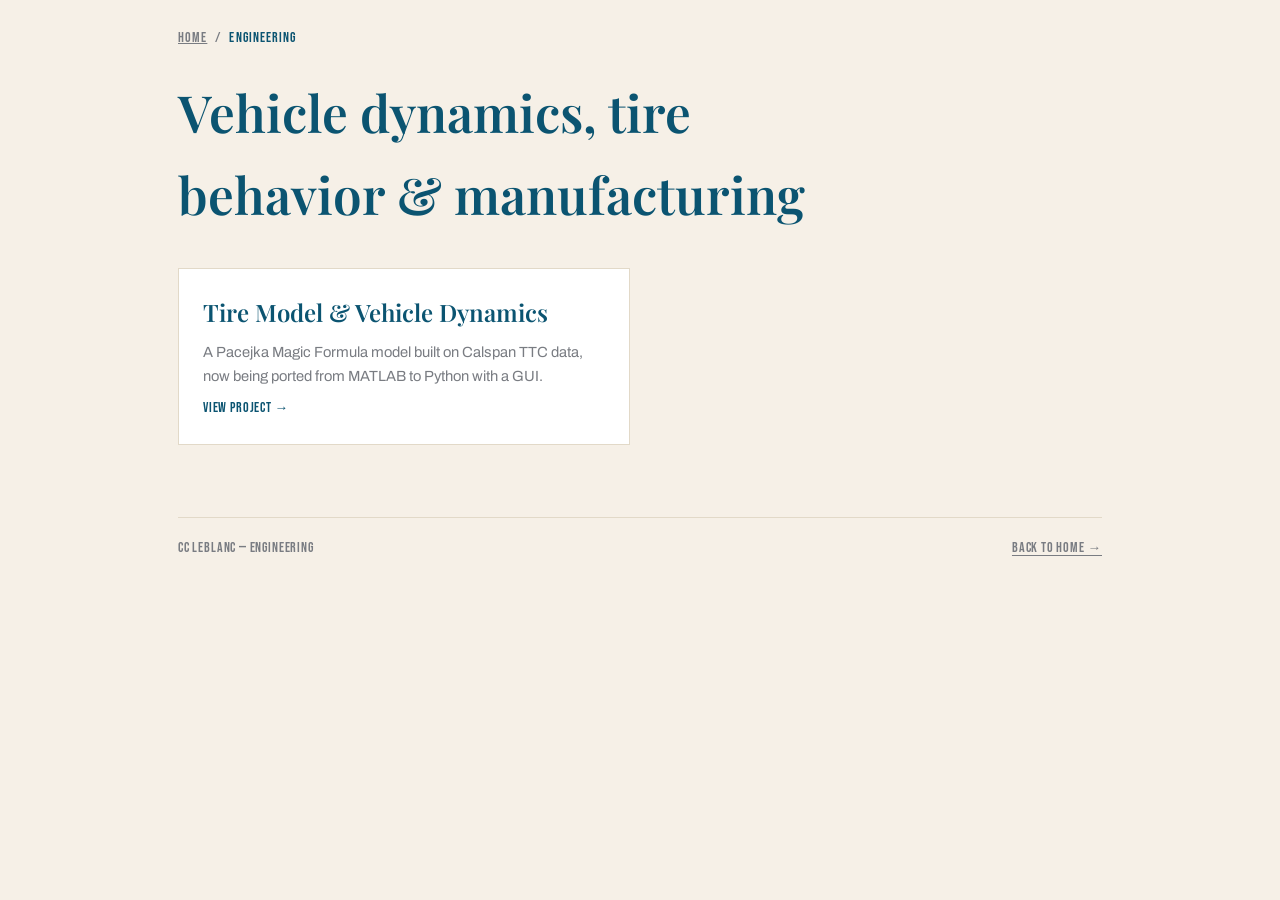
==== engineering/index.html @ 392f9eea "Changing wording" ====
<!doctype html>
<html lang="en">
<head>
<meta charset="utf-8">
<meta name="viewport" content="width=device-width, initial-scale=1">
<title>Engineering · CC LeBlanc</title>
<link rel="stylesheet" href="https://fonts.googleapis.com/css2?family=Playfair+Display:ital,wght@0,500;0,600;0,700;1,500;1,600&family=Archivo:wght@400;500;600;700&family=Bebas+Neue&display=swap">
<link rel="stylesheet" href="../css/style.css">
</head>
<body>

<main data-parent="engineering">

    <div class="crumbs eng"><a href="../index.html">Home</a><span>/</span><span class="cur">Engineering</span></div>
    <div class="hub-head">
      <h1>Vehicle dynamics, tire behavior &amp; manufacturing</h1>
    </div>

    <div class="card-grid">
      <a class="proj-card eng" href="tire-model.html">
        <h3>Tire Model &amp; Vehicle Dynamics</h3>
        <p>A Pacejka Magic Formula model built on Calspan TTC data, now being ported from MATLAB to Python with a GUI.</p>
        <span class="go">View project →</span>
      </a>
    </div>

    <footer class="pagefoot">
      <span>CC LeBlanc — Engineering</span>
      <a href="../index.html">Back to home →</a>
    </footer>

</main>

</body>
</html>
---- css/style.css ----
:root{
  --bg:#f6f0e7;
  --surface:#ffffff;
  --ink:#0b5471;
  --muted:#797c82;
  --line:#e2d9c8;
  --eng:#0b5471;
  --eng-tint:#e3eff4;
  --creative:#85b7d6;
  --creative-tint:#e7e6e8;
  --band:#0b5471;
  --band-ink:#f6f0e7;
  --band-muted:#c3d6e0;
  --band-line:rgba(246,240,231,0.18);
}
@media (prefers-color-scheme: dark){
  :root:not([data-theme="light"]){
    --bg:#12191c;
    --surface:#1a2226;
    --ink:#f6f0e7;
    --muted:#a9adb3;
    --line:#2c363b;
    --eng:#85b7d6;
    --eng-tint:#182a30;
    --creative:#c7c2b6;
    --creative-tint:#2a2925;
    --band:#0c1215;
    --band-ink:#f6f0e7;
    --band-muted:#a9adb3;
    --band-line:#2c363b;
  }
}
:root[data-theme="dark"]{
  --bg:#12191c;
  --surface:#1a2226;
  --ink:#f6f0e7;
  --muted:#a9adb3;
  --line:#2c363b;
  --eng:#85b7d6;
  --eng-tint:#182a30;
  --creative:#c7c2b6;
  --creative-tint:#2a2925;
  --band:#0c1215;
  --band-ink:#f6f0e7;
  --band-muted:#a9adb3;
  --band-line:#2c363b;
}

*{box-sizing:border-box;}
body{
  background:var(--bg);
  color:var(--ink);
  font-family:"Archivo","Segoe UI",Arial,sans-serif;
  margin:0;
  line-height:1.6;
  overflow-x:clip;
}
a{color:inherit;}
img{max-width:100%;display:block;}
::selection{background:var(--creative);color:#fff;}

.serif{font-family:"Playfair Display","Georgia",serif;font-weight:600;text-wrap:balance;}
.shout{
  font-family:"Bebas Neue","Archivo",sans-serif;
  letter-spacing:0.06em;
  text-transform:uppercase;
}
.eyebrow{
  font-family:"Bebas Neue",sans-serif;
  letter-spacing:0.16em;
  text-transform:uppercase;
  font-size:0.85rem;
  color:var(--muted);
}
h1,h2,h3{margin:0;text-wrap:balance;}

/* ---- topbar ---- */
header.topbar{
  position:sticky;
  top:env(safe-area-inset-top,0px);
  z-index:30;
  display:flex;
  align-items:center;
  justify-content:space-between;
  padding:16px 28px;
  background:color-mix(in srgb, var(--bg) 88%, transparent);
  backdrop-filter:blur(6px);
  border-bottom:1px solid var(--line);
}
@media (max-width:640px){ header.topbar{padding:14px 18px;} }
header.topbar .brand{
  font-family:"Playfair Display",serif;
  font-weight:600;
  font-size:1.35rem;
  text-decoration:none;
}
header.topbar .brand em{color:var(--creative);font-style:italic;}
header.topbar nav{display:flex;gap:22px;align-items:center;}
header.topbar nav a{
  text-decoration:none;
  font-family:"Bebas Neue",sans-serif;
  letter-spacing:0.08em;
  font-size:0.95rem;
  color:var(--muted);
}
header.topbar nav a:hover{color:var(--ink);}
header.topbar nav a.on{color:var(--ink);}

main{max-width:980px;margin:0 auto;padding:0 28px 100px;}
@media (max-width:640px){ main{padding:0 18px 80px;} }

@media (prefers-reduced-motion:no-preference){
  main{animation:fade .4s ease;}
  @keyframes fade{from{opacity:0;transform:translateY(6px);}to{opacity:1;transform:none;}}
}

.crumbs{
  font-family:"Bebas Neue",sans-serif;
  letter-spacing:0.08em;
  font-size:0.85rem;
  color:var(--muted);
  padding-top:28px;
  display:flex;
  gap:8px;
  align-items:center;
}
.crumbs .cur{color:var(--ink);}
.crumbs.eng .cur{color:var(--eng);}
.crumbs.creative .cur{color:var(--creative);}

/* ---- home hero ---- */
.hero{padding-top:18px;display:grid;grid-template-columns:1.3fr 1fr;gap:40px;align-items:center;}
@media (max-width:760px){ .hero{grid-template-columns:1fr;} }
.hero h1{font-size:clamp(1.6rem,3.4vw,2.9rem);letter-spacing:-0.01em;}
.hero h1 em{color:var(--creative);font-style:italic;}
.bio{max-width:56ch;margin-top:16px;color:var(--muted);font-size:1.05rem;}
.bio-edu{max-width:56ch;margin-top:16px;padding-left:1.1em;display:flex;flex-direction:column;gap:10px;color:var(--muted);font-size:0.98rem;}
.bio-edu strong{color:var(--ink);}
.bio-edu ul{margin-top:4px;padding-left:1.2em;display:flex;flex-direction:column;gap:2px;font-size:0.9rem;}
.hero-links{display:flex;gap:18px;margin-top:20px;flex-wrap:wrap;}
.hero-links a{
  font-family:"Bebas Neue",sans-serif;
  letter-spacing:0.06em;
  font-size:0.95rem;
  text-decoration:underline;
  text-underline-offset:4px;
}

.frame{
  aspect-ratio:4/5;
  border:1px solid var(--line);
  background:
    linear-gradient(90deg, transparent 9px, var(--line) 9px, var(--line) 10px, transparent 10px) 0 0/10px 100%,
    linear-gradient(0deg, transparent 9px, var(--line) 9px, var(--line) 10px, transparent 10px) 0 0/100% 10px,
    var(--surface);
  background-repeat:no-repeat;
  display:flex;
  align-items:center;
  justify-content:center;
  text-align:center;
  padding:20px;
  position:relative;
}
.frame::before,.frame::after{
  content:"";
  position:absolute;
  width:14px;height:14px;
  border:1px solid #fff;
  z-index:2;
}
.frame::before{top:8px;left:8px;border-right:none;border-bottom:none;}
.frame::after{bottom:8px;right:8px;border-left:none;border-top:none;}
.frame .cap{font-family:"Bebas Neue",sans-serif;letter-spacing:0.06em;font-size:0.8rem;color:var(--muted);}
.frame img{position:absolute;inset:0;width:100%;height:100%;object-fit:cover;object-position:center 30%;z-index:0;}

/* ---- skills strip: full-bleed dark band ---- */
.skills{
  width:100vw;
  margin-left:calc(50% - 50vw);
  margin-right:calc(50% - 50vw);
  margin-top:64px;
  background:var(--band);
  color:var(--band-ink);
}
.skills-inner{
  max-width:980px;margin:0 auto;padding:44px 28px;
  display:grid;grid-template-columns:200px 1fr;gap:36px;align-items:start;
}
@media (max-width:640px){ .skills-inner{padding:36px 18px;} }
@media (max-width:860px){ .skills-inner{grid-template-columns:1fr;gap:28px;} }
.skills h2{
  font-family:"Playfair Display",serif;font-weight:600;
  font-size:clamp(1.7rem,3vw,2.2rem);line-height:1.15;margin-top:6px;
}
.skills h2 em{color:var(--creative);font-style:italic;}
.skill-grid{display:grid;grid-template-columns:repeat(3,1fr);gap:0;}
@media (max-width:860px){ .skill-grid{grid-template-columns:repeat(2,1fr);row-gap:28px;} }
@media (max-width:480px){ .skill-grid{grid-template-columns:1fr;} }
.skill{padding:0 20px;border-left:1px solid var(--band-line);}
.skill:first-child{border-left:none;padding-left:0;}
@media (max-width:860px){ .skill:nth-child(odd){border-left:none;padding-left:0;} }
@media (max-width:480px){ .skill{border-left:none;padding-left:0;} }
.skill svg{width:28px;height:28px;color:var(--creative);}
.skill h3{font-family:"Playfair Display",serif;font-weight:600;font-size:1.08rem;margin-top:12px;}
.skill p{font-size:0.84rem;line-height:1.5;color:var(--band-muted);margin:6px 0 0;}

/* ---- notable projects ---- */
.notable{
  display:grid;grid-template-columns:200px 1fr;gap:36px;margin-top:64px;align-items:start;
}
@media (max-width:860px){ .notable{grid-template-columns:1fr;gap:24px;} }
.notable h2{
  font-family:"Playfair Display",serif;font-weight:600;
  font-size:clamp(1.9rem,3.4vw,2.6rem);line-height:1.1;margin-top:6px;
}
.notable h2 em{color:var(--creative);font-style:italic;}
.pill{
  display:inline-block;margin-top:22px;padding:8px 18px;
  background:var(--eng);color:var(--bg);text-decoration:none;
  font-family:"Bebas Neue",sans-serif;letter-spacing:0.08em;font-size:0.9rem;
  border-radius:999px;transition:opacity .15s ease;
}
.pill:hover{opacity:.85;}
.notable-grid{display:grid;grid-template-columns:repeat(3,1fr);gap:18px;}
@media (max-width:640px){ .notable-grid{grid-template-columns:1fr;} }
.n-card{text-decoration:none;display:flex;flex-direction:column;}
/* while only one project is public, show it as a wide feature card */
.notable-grid:has(> .n-card:only-child){grid-template-columns:1fr;}
.n-card:only-child .n-cover{aspect-ratio:16/9;}
.n-cover{
  position:relative;aspect-ratio:4/5;overflow:hidden;
  background:var(--eng-tint);border:1px solid var(--line);
  display:flex;align-items:flex-end;padding:16px;
}
@media (max-width:640px){ .n-cover{aspect-ratio:16/10;} }
.n-cover img{position:absolute;inset:0;width:100%;height:100%;object-fit:cover;transition:transform .5s ease;}
.n-card:hover .n-cover img{transform:scale(1.04);}
.n-meta{display:flex;justify-content:space-between;align-items:flex-start;gap:10px;margin-top:12px;}
.n-meta h3{font-family:"Bebas Neue",sans-serif;letter-spacing:0.06em;font-size:1.05rem;font-weight:400;}
.n-meta p{margin:0;font-size:0.8rem;color:var(--muted);}
.n-meta .arrow{transition:transform .25s ease;}
.n-card:hover .n-meta .arrow{transform:translateX(4px);}

/* ---- fork: full-bleed split, cuts off mid-page ---- */
.fork{
  display:flex;
  width:100vw;
  margin-left:calc(50% - 50vw);
  margin-right:calc(50% - 50vw);
  margin-top:64px;
  border-top:1px solid var(--line);
  border-bottom:1px solid var(--line);
}
@media (max-width:700px){ .fork{flex-direction:column;} }

.fork-half{
  position:relative;
  flex:1 1 0%;
  min-height:clamp(300px,42vh,480px);
  display:flex;
  flex-direction:column;
  justify-content:center;
  padding:44px 6vw;
  color:#fff;
  text-decoration:none;
  overflow:hidden;
  transition:flex-grow .45s cubic-bezier(.2,.8,.2,1);
  border-right:1px solid rgba(255,255,255,0.22);
}
.fork-half:last-child{border-right:none;}
@media (max-width:700px){
  .fork-half{border-right:none;border-bottom:1px solid rgba(255,255,255,0.22);min-height:260px;}
  .fork-half:last-child{border-bottom:none;}
}
.fork-half:hover{flex-grow:1.5;}

.fork-bg{position:absolute;inset:0;z-index:0;}
.fork-bg::after{
  content:"";position:absolute;inset:0;
  background:linear-gradient(180deg, rgba(10,10,10,.32), rgba(10,10,10,.58));
}
.fork-half.eng .fork-bg{background:url("../images/engineering.jpg") center 82%/cover no-repeat;}
.fork-half.creative .fork-bg{background:url("../images/creative.jpg") center 40%/cover no-repeat;}
.fork-half .cap{
  position:absolute;bottom:14px;z-index:1;
  font-family:"Bebas Neue",sans-serif;font-size:0.7rem;letter-spacing:0.06em;
  color:rgba(255,255,255,0.55);
}
.fork-half.eng .cap{left:6vw;}
.fork-half.creative .cap{right:6vw;}

.fork-content{position:relative;z-index:1;max-width:34ch;}
.fork-half h2{
  font-family:"Playfair Display",serif;
  font-weight:600;
  font-style:normal;
  font-size:clamp(2rem,4.6vw,3.2rem);
  display:inline-flex;
  align-items:center;
  gap:10px;
}
.fork-half .arrow{
  display:inline-block;
  opacity:0.35;
  transform:translateX(0);
  transition:all .35s ease;
  font-style:normal;
}
.fork-half:hover .arrow{opacity:1;transform:translateX(10px);}
.fork-tagline{margin-top:12px;font-size:0.95rem;color:rgba(255,255,255,0.82);}
.fork-chips{margin-top:22px;display:flex;flex-direction:column;gap:6px;}
.fork-chips span{font-size:0.85rem;color:rgba(255,255,255,0.68);}

/* ---- home extras ---- */
.split{display:grid;grid-template-columns:1fr 1fr;gap:40px;margin-top:60px;}
@media (max-width:700px){ .split{grid-template-columns:1fr;} }
.block h3{font-family:"Playfair Display",serif;font-weight:600;font-size:1.5rem;margin-bottom:14px;}
.edu-card{border:1px solid var(--line);padding:16px;margin-bottom:12px;background:var(--surface);}
.edu-card .meta{font-family:"Bebas Neue",sans-serif;letter-spacing:0.04em;font-size:0.85rem;color:var(--muted);margin-top:4px;}
.involve-list{display:flex;flex-direction:column;gap:6px;font-size:0.95rem;}

footer.pagefoot{
  margin-top:72px;padding-top:20px;border-top:1px solid var(--line);
  font-family:"Bebas Neue",sans-serif;letter-spacing:0.06em;font-size:0.85rem;color:var(--muted);
  display:flex;justify-content:space-between;flex-wrap:wrap;gap:10px;
}
footer.pagefoot a{text-decoration:underline;text-underline-offset:3px;}

/* ---- hub pages ---- */
.hub-head{padding-top:14px;}
.hub-head h1{font-family:"Playfair Display",serif;font-weight:600;font-size:clamp(2.2rem,5vw,3.2rem);margin-top:8px;}
.hub-head p{color:var(--muted);max-width:60ch;margin-top:12px;}
.tool-strip{display:flex;flex-wrap:wrap;gap:8px;margin-top:24px;}
.tool-strip span{
  font-family:"Archivo",sans-serif;font-size:0.78rem;font-weight:600;
  padding:6px 11px;border:1px solid var(--line);background:var(--surface);
}
.status{
  display:inline-block;font-family:"Bebas Neue",sans-serif;letter-spacing:0.06em;
  font-size:0.78rem;padding:4px 10px;border:1px solid currentColor;margin-bottom:10px;
}
.status.eng{color:var(--eng);}
.status.creative{color:var(--creative);}

.card-grid{display:grid;grid-template-columns:1fr 1fr;gap:20px;margin-top:32px;}
@media (max-width:700px){ .card-grid{grid-template-columns:1fr;} }
.proj-card{
  border:1px solid var(--line);background:var(--surface);
  padding:24px;text-decoration:none;display:flex;flex-direction:column;gap:10px;
  transition:border-color .15s ease;
}
.proj-card:hover{border-color:var(--muted);}
.proj-card h3{font-family:"Playfair Display",serif;font-weight:600;font-size:1.5rem;}
.proj-card .tag{font-family:"Bebas Neue",sans-serif;letter-spacing:0.06em;font-size:0.78rem;}
.proj-card.eng .tag{color:var(--eng);}
.proj-card.creative .tag{color:var(--creative);}
.proj-card p{color:var(--muted);font-size:0.92rem;margin:0;}
.proj-card .go{margin-top:auto;font-family:"Bebas Neue",sans-serif;letter-spacing:0.06em;font-size:0.85rem;}

/* ---- detail pages ---- */
.detail-head{padding-top:10px;}
.detail-head h1{font-family:"Playfair Display",serif;font-weight:600;font-size:clamp(2rem,5vw,3rem);margin-top:8px;}
.detail-head .sub{color:var(--muted);max-width:62ch;margin-top:10px;}
.fact-row{
  display:grid;grid-template-columns:repeat(auto-fit,minmax(140px,1fr));
  gap:1px;background:var(--line);border:1px solid var(--line);margin-top:28px;
}
.fact-row .f{background:var(--surface);padding:14px;}
.fact-row .f .k{font-family:"Bebas Neue",sans-serif;font-size:0.7rem;letter-spacing:0.05em;color:var(--muted);text-transform:uppercase;}
.fact-row .f .v{font-size:0.94rem;font-weight:600;margin-top:2px;}
.prose{margin-top:30px;max-width:66ch;}
.prose ul{padding-left:1.2em;display:flex;flex-direction:column;gap:10px;}
.prose p{margin-top:0;}

/* ---- long project pages: sections, equations, gallery, sources ---- */
.toc{display:flex;flex-wrap:wrap;gap:6px 18px;margin-top:22px;padding:12px 0;border-top:1px solid var(--line);border-bottom:1px solid var(--line);}
.toc a{font-family:"Bebas Neue",sans-serif;letter-spacing:0.06em;font-size:0.9rem;color:var(--muted);text-decoration:none;}
.toc a:hover{color:var(--eng);}
main section[id]{scroll-margin-top:20px;}
.prose h2{font-family:"Playfair Display",serif;font-weight:600;font-size:1.6rem;margin:48px 0 12px;}
.prose h3{font-family:"Playfair Display",serif;font-weight:600;font-size:1.15rem;margin:28px 0 8px;}
.steps{list-style:none;counter-reset:step;padding:0;display:flex;flex-direction:column;gap:12px;}
.steps li{counter-increment:step;position:relative;padding-left:44px;}
.steps li::before{
  content:counter(step);position:absolute;left:0;top:1px;width:28px;height:28px;border-radius:50%;
  background:var(--eng);color:var(--bg);display:flex;align-items:center;justify-content:center;
  font-family:"Bebas Neue",sans-serif;font-size:0.95rem;letter-spacing:0;
}
.eq{
  margin:14px 0;padding:14px 16px;background:var(--surface);border:1px solid var(--line);border-left:3px solid var(--eng);
  overflow-x:auto;font-size:0.95rem;
}
.terms{display:grid;grid-template-columns:repeat(auto-fit,minmax(220px,1fr));gap:10px 24px;margin:16px 0;}
.terms div{display:flex;gap:10px;align-items:baseline;}
.terms dt{min-width:3.2em;font-weight:600;color:var(--eng);}
.terms dd{margin:0;color:var(--muted);font-size:0.92rem;}
.repo-link{
  display:inline-flex;align-items:center;gap:14px;margin-top:18px;padding:12px 18px;
  border:1px solid var(--line);background:var(--surface);text-decoration:none;transition:border-color .15s ease;
}
.repo-link:hover{border-color:var(--eng);}
.repo-link svg{width:26px;height:26px;flex:none;}
.repo-link span{display:flex;flex-direction:column;font-weight:600;line-height:1.3;}
.repo-link small{font-weight:400;color:var(--muted);font-size:0.82rem;}

.gallery{margin-top:18px;}
.gallery-track{
  display:flex;gap:16px;overflow-x:auto;scroll-snap-type:x mandatory;scroll-behavior:smooth;
  scrollbar-width:none;padding-bottom:4px;
}
.gallery-track::-webkit-scrollbar{display:none;}
@media (prefers-reduced-motion:reduce){ .gallery-track{scroll-behavior:auto;} }
.slide{flex:0 0 100%;scroll-snap-align:center;margin:0;}
.slide img{width:100%;height:auto;border:1px solid var(--line);background:#f6f0e7;}
.slide figcaption{margin-top:10px;color:var(--muted);font-size:0.9rem;max-width:66ch;}
.gallery-nav{display:flex;align-items:center;justify-content:center;gap:16px;margin-top:14px;}
.gallery-btn{
  width:40px;height:40px;border-radius:50%;border:1px solid var(--line);background:var(--surface);color:var(--ink);
  font-size:1.1rem;cursor:pointer;transition:border-color .15s ease;
}
.gallery-btn:hover{border-color:var(--eng);}
.gallery-btn:disabled{opacity:.35;cursor:default;}
.gallery-dots{display:flex;gap:8px;}
.gallery-dots button{width:9px;height:9px;padding:0;border-radius:50%;border:none;background:var(--line);cursor:pointer;}
.gallery-dots button[aria-selected="true"]{background:var(--eng);}

.sources ol{padding-left:1.4em;display:flex;flex-direction:column;gap:8px;font-size:0.9rem;color:var(--muted);}
.sources a{text-decoration:underline;text-underline-offset:3px;}

.two-figs{display:grid;grid-template-columns:1fr 1fr;gap:18px;margin-top:30px;}
@media (max-width:640px){ .two-figs{grid-template-columns:1fr;} }
.fig{
  border:1px dashed var(--line);background:var(--eng-tint);
  aspect-ratio:4/3;display:flex;align-items:center;justify-content:center;
  text-align:center;padding:16px;
}
main[data-parent="creative"] .fig{background:var(--creative-tint);}
.fig .cap{font-family:"Bebas Neue",sans-serif;font-size:0.78rem;letter-spacing:0.04em;color:var(--muted);text-transform:uppercase;}

.back{
  display:inline-flex;align-items:center;gap:6px;margin-top:48px;
  text-decoration:none;font-family:"Bebas Neue",sans-serif;letter-spacing:0.06em;font-size:0.92rem;
}
main[data-parent="engineering"] .back{color:var(--eng);}
main[data-parent="creative"] .back{color:var(--creative);}

/* ---- contact ---- */
.contact-grid{display:grid;grid-template-columns:1fr 1fr;gap:16px;margin-top:28px;}
@media (max-width:640px){ .contact-grid{grid-template-columns:1fr;} }
.contact-card{border:1px solid var(--line);background:var(--surface);padding:22px;display:flex;flex-direction:column;gap:6px;}
.contact-card .k{font-family:"Bebas Neue",sans-serif;font-size:0.75rem;letter-spacing:0.06em;text-transform:uppercase;color:var(--muted);}
.contact-card .v{font-size:1.05rem;}
.contact-card a{text-decoration:underline;text-underline-offset:3px;}

:focus-visible{outline:2px solid var(--creative);outline-offset:2px;}
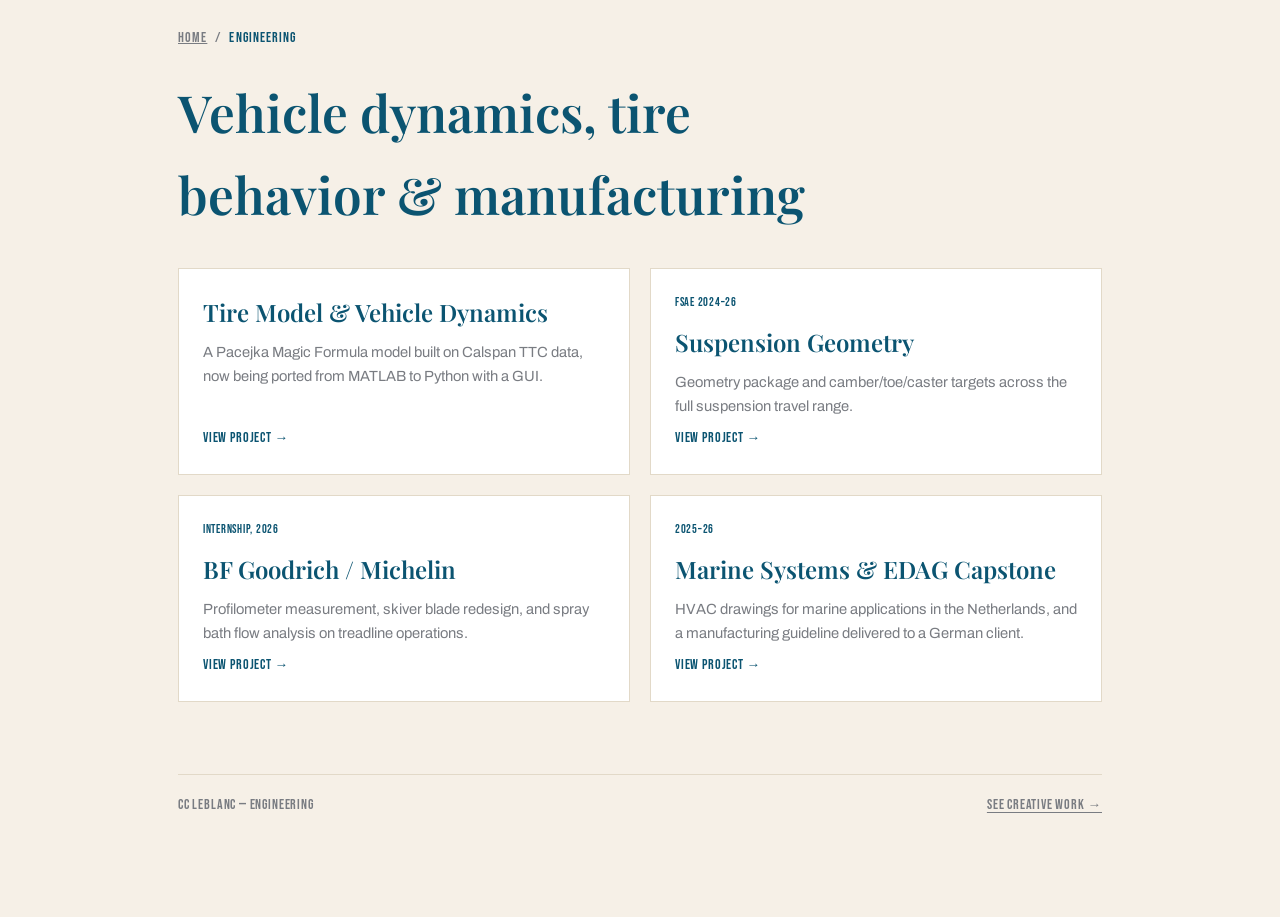
==== commit 2c3423c5: "Merge branch 'main' into drafts # Conflicts: #	engineering/index.html" ====
--- a/engineering/index.html
+++ b/engineering/index.html
@@ -22,11 +22,29 @@
         <p>A Pacejka Magic Formula model built on Calspan TTC data, now being ported from MATLAB to Python with a GUI.</p>
         <span class="go">View project →</span>
       </a>
+      <a class="proj-card eng" href="suspension.html">
+        <span class="tag">FSAE 2024–26</span>
+        <h3>Suspension Geometry</h3>
+        <p>Geometry package and camber/toe/caster targets across the full suspension travel range.</p>
+        <span class="go">View project →</span>
+      </a>
+      <a class="proj-card eng" href="bf-goodrich.html">
+        <span class="tag">Internship, 2026</span>
+        <h3>BF Goodrich / Michelin</h3>
+        <p>Profilometer measurement, skiver blade redesign, and spray bath flow analysis on treadline operations.</p>
+        <span class="go">View project →</span>
+      </a>
+      <a class="proj-card eng" href="marine-edag.html">
+        <span class="tag">2025–26</span>
+        <h3>Marine Systems &amp; EDAG Capstone</h3>
+        <p>HVAC drawings for marine applications in the Netherlands, and a manufacturing guideline delivered to a German client.</p>
+        <span class="go">View project →</span>
+      </a>
     </div>
 
     <footer class="pagefoot">
       <span>CC LeBlanc — Engineering</span>
-      <a href="../index.html">Back to home →</a>
+      <a href="../creative/index.html">See Creative work →</a>
     </footer>
 
 </main>
--- a/css/style.css
+++ b/css/style.css
@@ -386,14 +386,6 @@
   background:var(--eng);color:var(--bg);display:flex;align-items:center;justify-content:center;
   font-family:"Bebas Neue",sans-serif;font-size:0.95rem;letter-spacing:0;
 }
-.eq{
-  margin:14px 0;padding:14px 16px;background:var(--surface);border:1px solid var(--line);border-left:3px solid var(--eng);
-  overflow-x:auto;font-size:0.95rem;
-}
-.terms{display:grid;grid-template-columns:repeat(auto-fit,minmax(220px,1fr));gap:10px 24px;margin:16px 0;}
-.terms div{display:flex;gap:10px;align-items:baseline;}
-.terms dt{min-width:3.2em;font-weight:600;color:var(--eng);}
-.terms dd{margin:0;color:var(--muted);font-size:0.92rem;}
 .repo-link{
   display:inline-flex;align-items:center;gap:14px;margin-top:18px;padding:12px 18px;
   border:1px solid var(--line);background:var(--surface);text-decoration:none;transition:border-color .15s ease;
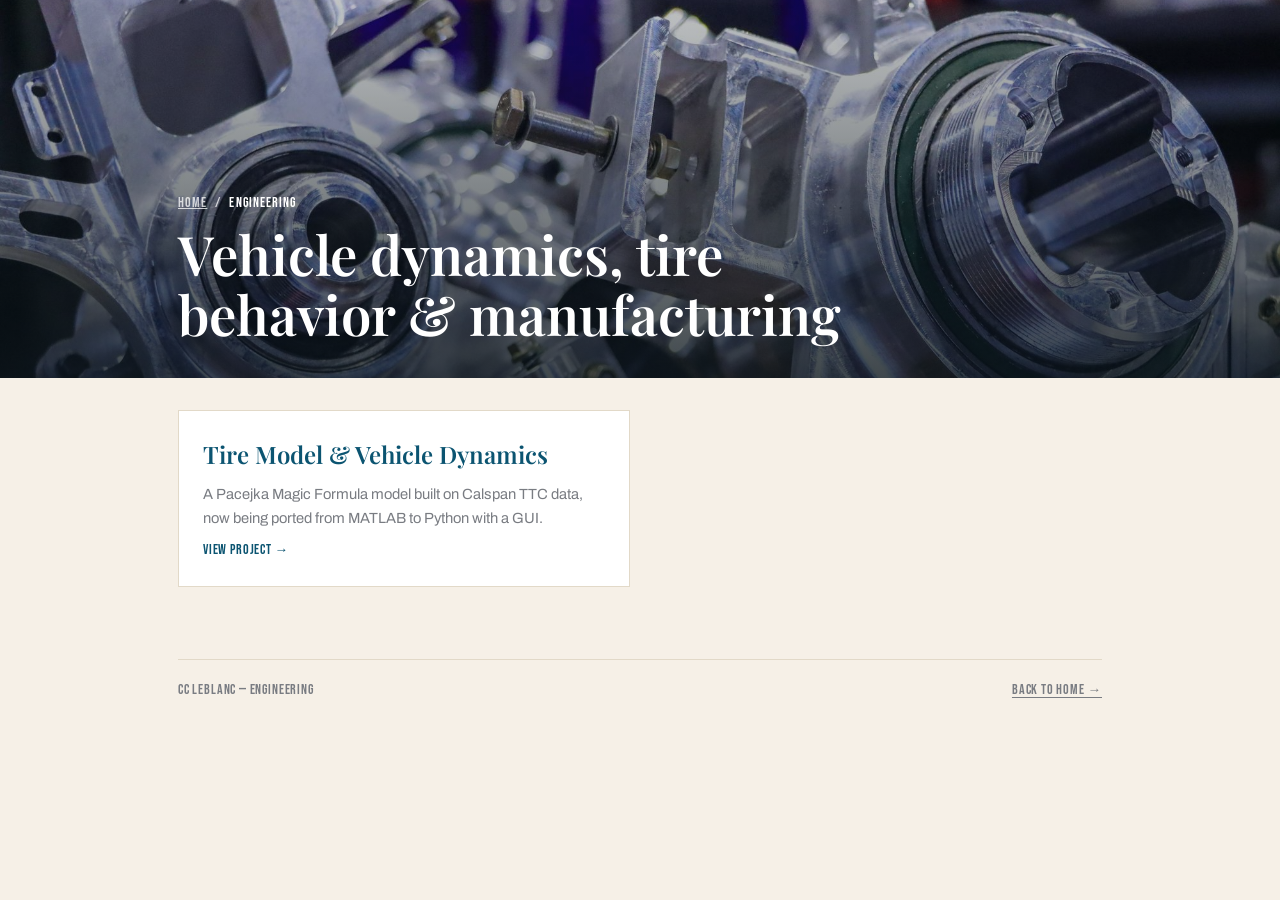
==== commit 1bc5e9d6: "Add photo banner behind the Engineering page title Renames the uploaded images/file.jpg to images/en" ====
--- a/engineering/index.html
+++ b/engineering/index.html
@@ -11,10 +11,12 @@
 
 <main data-parent="engineering">
 
-    <div class="crumbs eng"><a href="../index.html">Home</a><span>/</span><span class="cur">Engineering</span></div>
-    <div class="hub-head">
-      <h1>Vehicle dynamics, tire behavior &amp; manufacturing</h1>
-    </div>
+    <header class="hub-hero" style="background-image:url('../images/engineering-header.jpg')">
+      <div class="hub-hero-inner">
+        <div class="crumbs eng"><a href="../index.html">Home</a><span>/</span><span class="cur">Engineering</span></div>
+        <h1>Vehicle dynamics, tire behavior &amp; manufacturing</h1>
+      </div>
+    </header>
 
     <div class="card-grid">
       <a class="proj-card eng" href="tire-model.html">
@@ -22,29 +24,11 @@
         <p>A Pacejka Magic Formula model built on Calspan TTC data, now being ported from MATLAB to Python with a GUI.</p>
         <span class="go">View project →</span>
       </a>
-      <a class="proj-card eng" href="suspension.html">
-        <span class="tag">FSAE 2024–26</span>
-        <h3>Suspension Geometry</h3>
-        <p>Geometry package and camber/toe/caster targets across the full suspension travel range.</p>
-        <span class="go">View project →</span>
-      </a>
-      <a class="proj-card eng" href="bf-goodrich.html">
-        <span class="tag">Internship, 2026</span>
-        <h3>BF Goodrich / Michelin</h3>
-        <p>Profilometer measurement, skiver blade redesign, and spray bath flow analysis on treadline operations.</p>
-        <span class="go">View project →</span>
-      </a>
-      <a class="proj-card eng" href="marine-edag.html">
-        <span class="tag">2025–26</span>
-        <h3>Marine Systems &amp; EDAG Capstone</h3>
-        <p>HVAC drawings for marine applications in the Netherlands, and a manufacturing guideline delivered to a German client.</p>
-        <span class="go">View project →</span>
-      </a>
     </div>
 
     <footer class="pagefoot">
       <span>CC LeBlanc — Engineering</span>
-      <a href="../creative/index.html">See Creative work →</a>
+      <a href="../index.html">Back to home →</a>
     </footer>
 
 </main>
--- a/css/style.css
+++ b/css/style.css
@@ -330,6 +330,19 @@
 .hub-head{padding-top:14px;}
 .hub-head h1{font-family:"Playfair Display",serif;font-weight:600;font-size:clamp(2.2rem,5vw,3.2rem);margin-top:8px;}
 .hub-head p{color:var(--muted);max-width:60ch;margin-top:12px;}
+/* full-width photo banner behind a hub page title (set the photo inline) */
+.hub-hero{
+  position:relative;display:flex;align-items:flex-end;
+  width:100vw;margin-left:calc(50% - 50vw);margin-right:calc(50% - 50vw);
+  min-height:clamp(260px,42vh,440px);
+  background-size:cover;background-position:center 55%;color:#fff;
+}
+.hub-hero::before{content:"";position:absolute;inset:0;background:linear-gradient(180deg,rgba(10,20,26,.25) 0%,rgba(10,20,26,.78) 100%);}
+.hub-hero-inner{position:relative;width:100%;max-width:980px;margin:0 auto;padding:28px 28px 34px;}
+@media (max-width:640px){ .hub-hero-inner{padding:22px 18px 26px;} }
+.hub-hero .crumbs{padding-top:0;color:rgba(255,255,255,.75);}
+.hub-hero .crumbs .cur{color:#fff;}
+.hub-hero h1{font-family:"Playfair Display",serif;font-weight:600;font-size:clamp(2.2rem,5vw,3.4rem);line-height:1.1;margin-top:10px;max-width:20ch;}
 .tool-strip{display:flex;flex-wrap:wrap;gap:8px;margin-top:24px;}
 .tool-strip span{
   font-family:"Archivo",sans-serif;font-size:0.78rem;font-weight:600;
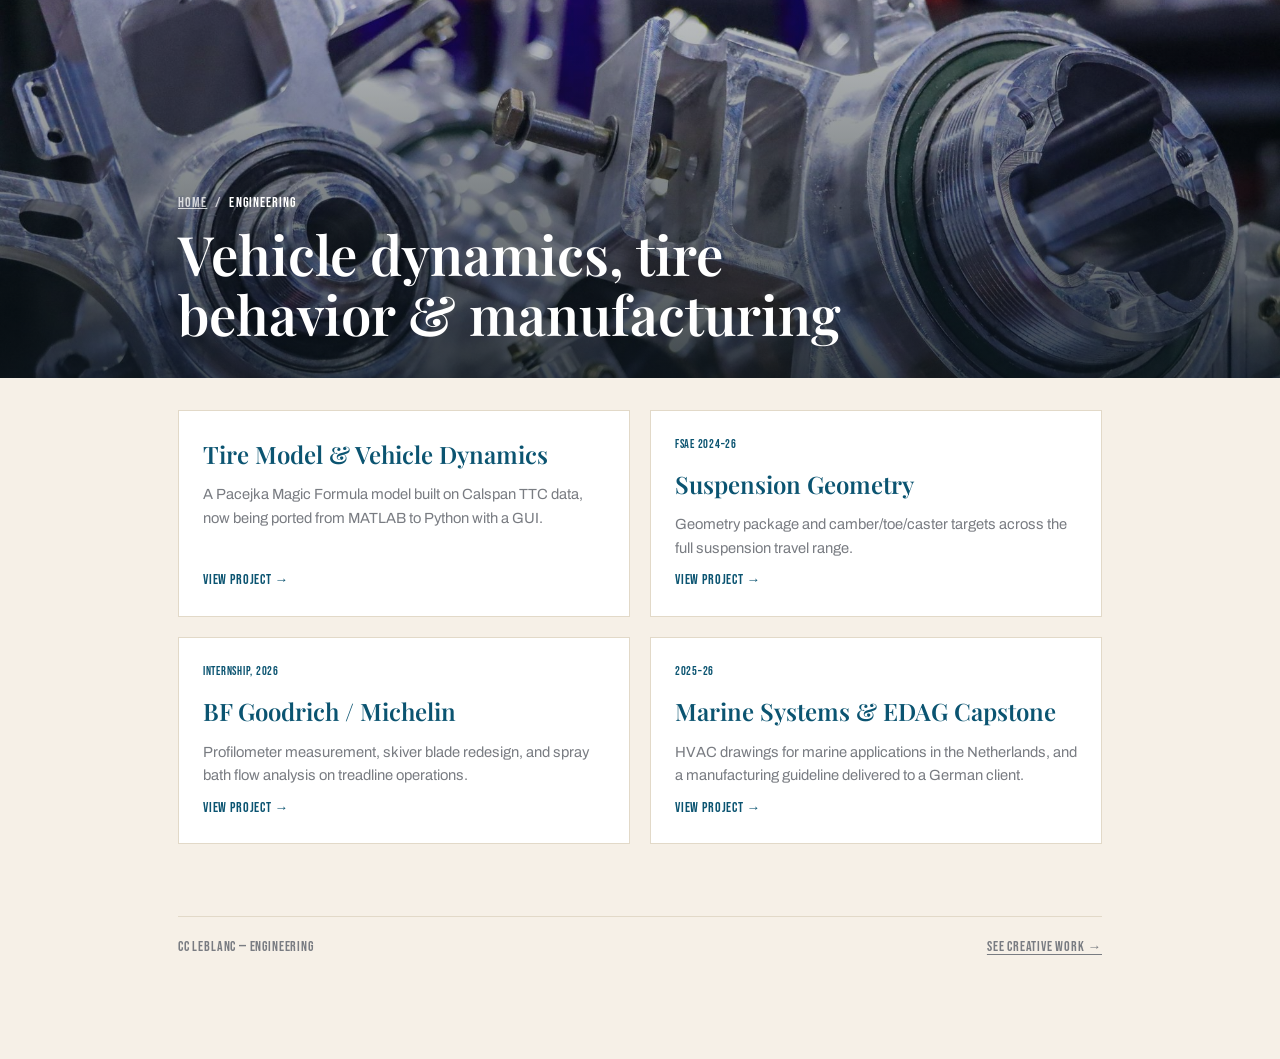
==== commit 1779b3e0: "Merge branch 'main' into drafts" ====
--- a/engineering/index.html
+++ b/engineering/index.html
@@ -24,11 +24,29 @@
         <p>A Pacejka Magic Formula model built on Calspan TTC data, now being ported from MATLAB to Python with a GUI.</p>
         <span class="go">View project →</span>
       </a>
+      <a class="proj-card eng" href="suspension.html">
+        <span class="tag">FSAE 2024–26</span>
+        <h3>Suspension Geometry</h3>
+        <p>Geometry package and camber/toe/caster targets across the full suspension travel range.</p>
+        <span class="go">View project →</span>
+      </a>
+      <a class="proj-card eng" href="bf-goodrich.html">
+        <span class="tag">Internship, 2026</span>
+        <h3>BF Goodrich / Michelin</h3>
+        <p>Profilometer measurement, skiver blade redesign, and spray bath flow analysis on treadline operations.</p>
+        <span class="go">View project →</span>
+      </a>
+      <a class="proj-card eng" href="marine-edag.html">
+        <span class="tag">2025–26</span>
+        <h3>Marine Systems &amp; EDAG Capstone</h3>
+        <p>HVAC drawings for marine applications in the Netherlands, and a manufacturing guideline delivered to a German client.</p>
+        <span class="go">View project →</span>
+      </a>
     </div>
 
     <footer class="pagefoot">
       <span>CC LeBlanc — Engineering</span>
-      <a href="../index.html">Back to home →</a>
+      <a href="../creative/index.html">See Creative work →</a>
     </footer>
 
 </main>
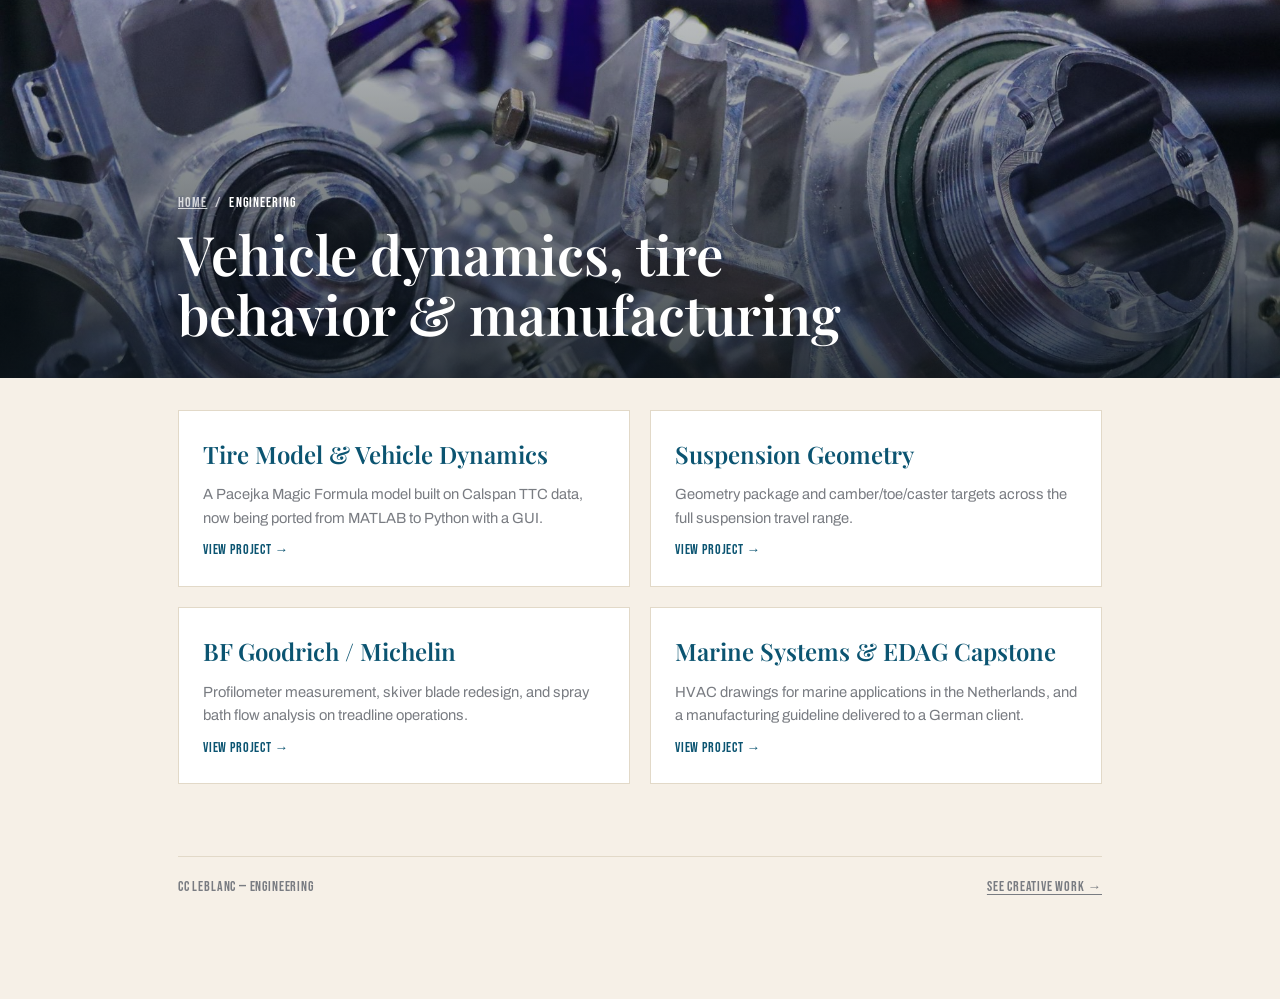
==== commit 415bcda2: "Changing wording" ====
--- a/engineering/index.html
+++ b/engineering/index.html
@@ -25,19 +25,16 @@
         <span class="go">View project →</span>
       </a>
       <a class="proj-card eng" href="suspension.html">
-        <span class="tag">FSAE 2024–26</span>
         <h3>Suspension Geometry</h3>
         <p>Geometry package and camber/toe/caster targets across the full suspension travel range.</p>
         <span class="go">View project →</span>
       </a>
       <a class="proj-card eng" href="bf-goodrich.html">
-        <span class="tag">Internship, 2026</span>
         <h3>BF Goodrich / Michelin</h3>
         <p>Profilometer measurement, skiver blade redesign, and spray bath flow analysis on treadline operations.</p>
         <span class="go">View project →</span>
       </a>
       <a class="proj-card eng" href="marine-edag.html">
-        <span class="tag">2025–26</span>
         <h3>Marine Systems &amp; EDAG Capstone</h3>
         <p>HVAC drawings for marine applications in the Netherlands, and a manufacturing guideline delivered to a German client.</p>
         <span class="go">View project →</span>
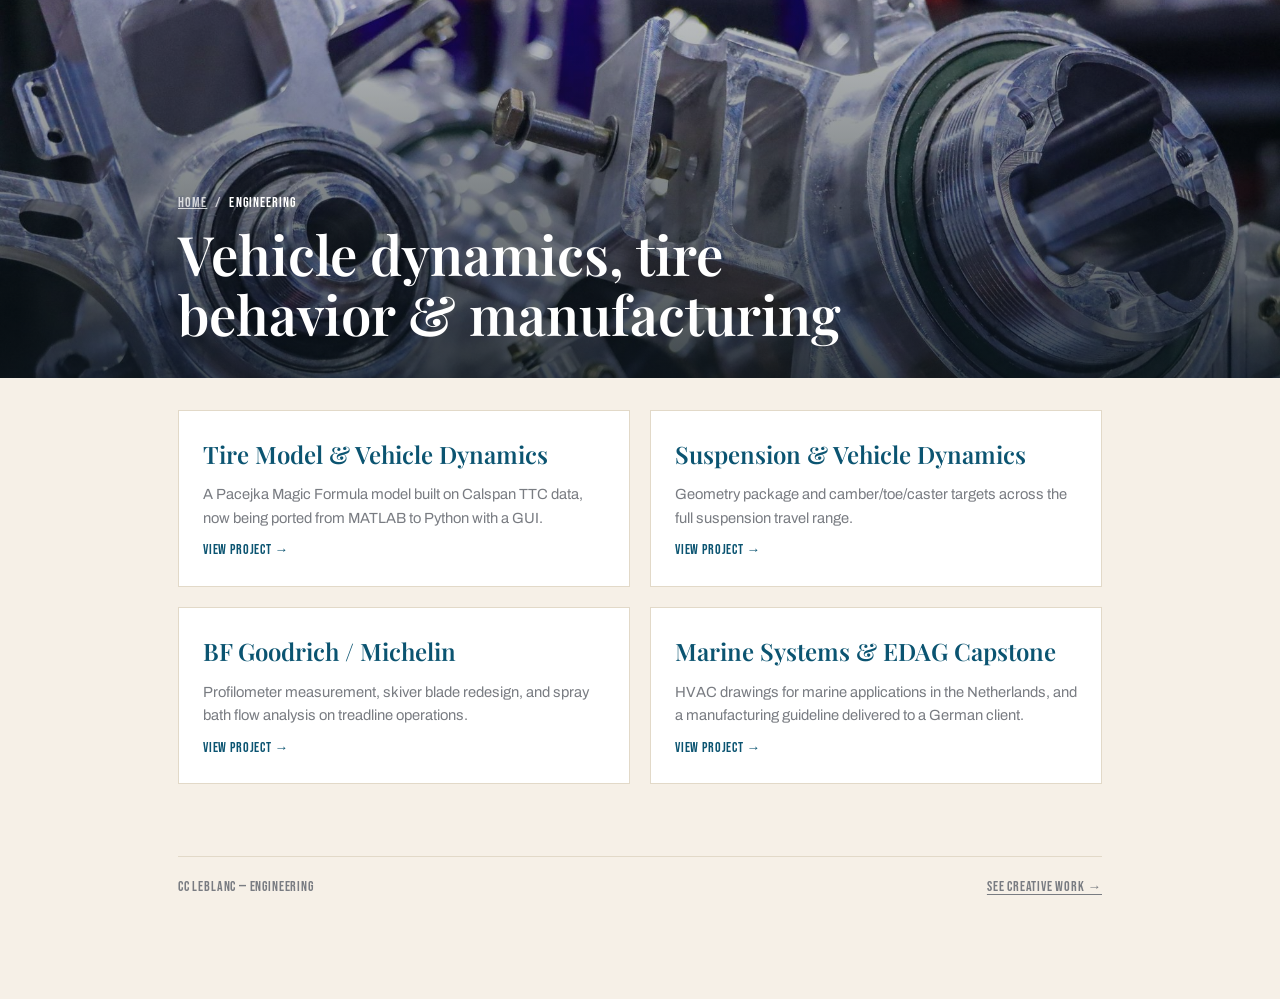
==== commit 5c040d68: "Suspension page: binder figures, tier table, tire selection, adjustability Retitles the page 'Suspen" ====
--- a/engineering/index.html
+++ b/engineering/index.html
@@ -25,7 +25,7 @@
         <span class="go">View project →</span>
       </a>
       <a class="proj-card eng" href="suspension.html">
-        <h3>Suspension Geometry</h3>
+        <h3>Suspension &amp; Vehicle Dynamics</h3>
         <p>Geometry package and camber/toe/caster targets across the full suspension travel range.</p>
         <span class="go">View project →</span>
       </a>
--- a/css/style.css
+++ b/css/style.css
@@ -279,7 +279,7 @@
   content:"";position:absolute;inset:0;
   background:linear-gradient(180deg, rgba(10,10,10,.32), rgba(10,10,10,.58));
 }
-.fork-half.eng .fork-bg{background:url("../images/engineering.jpg") center 82%/cover no-repeat;}
+.fork-half.eng .fork-bg{background:url("../images/cr26-car.jpg") 60% 68%/cover no-repeat;}
 .fork-half.creative .fork-bg{background:url("../images/creative.jpg") center 40%/cover no-repeat;}
 .fork-half .cap{
   position:absolute;bottom:14px;z-index:1;
@@ -375,19 +375,58 @@
 .detail-head h1{font-family:"Playfair Display",serif;font-weight:600;font-size:clamp(2rem,5vw,3rem);margin-top:8px;}
 .detail-head .sub{color:var(--muted);max-width:62ch;margin-top:10px;}
 .fact-row{
-  display:grid;grid-template-columns:repeat(auto-fit,minmax(140px,1fr));
-  gap:1px;background:var(--line);border:1px solid var(--line);margin-top:28px;
-}
-.fact-row .f{background:var(--surface);padding:14px;}
-.fact-row .f .k{font-family:"Bebas Neue",sans-serif;font-size:0.7rem;letter-spacing:0.05em;color:var(--muted);text-transform:uppercase;}
+  display:grid;grid-template-columns:repeat(auto-fit,minmax(170px,1fr));
+  gap:14px;margin-top:28px;
+}
+.fact-row .f{background:var(--eng-tint);border-radius:18px;padding:18px 20px;}
+.fact-row .f .k{font-family:"Bebas Neue",sans-serif;font-size:0.85rem;letter-spacing:0.05em;color:var(--muted);text-transform:uppercase;}
 .fact-row .f .v{font-size:0.94rem;font-weight:600;margin-top:2px;}
+
+/* big-number result cards (same rounded look as .fact-row) */
+.stats{display:grid;grid-template-columns:repeat(auto-fit,minmax(160px,1fr));gap:14px;margin-top:28px;}
+.stat{background:var(--eng-tint);border-radius:18px;padding:18px 20px;}
+.stat .num{font-family:"Playfair Display",serif;font-weight:600;font-size:clamp(1.6rem,3vw,2.1rem);line-height:1.1;color:var(--eng);white-space:nowrap;}
+.stat .lbl{font-size:0.85rem;color:var(--muted);margin-top:6px;line-height:1.4;}
+
+/* accomplishment cards: what I did + measured result */
+.wins{display:flex;flex-direction:column;gap:18px;margin-top:4px;}
+.win{border:1px solid var(--line);background:var(--surface);border-radius:18px;padding:22px 24px;display:flex;flex-direction:column;gap:10px;}
+.win h3{font-family:"Playfair Display",serif;font-weight:600;font-size:1.2rem;}
+.win p{margin:0;font-size:0.94rem;color:var(--muted);}
+.win .result{margin-top:auto;padding-top:12px;border-top:1px solid var(--line);color:var(--ink);font-weight:600;}
+.win .result span{display:block;font-family:"Bebas Neue",sans-serif;font-weight:400;letter-spacing:0.08em;font-size:0.85rem;color:var(--eng);}
+/* card with a figure beside the text (stacks on narrow screens) */
+.win.has-fig{display:grid;grid-template-columns:minmax(0,1fr) minmax(0,1.25fr);gap:20px 28px;align-items:start;}
+@media (max-width:760px){ .win.has-fig{grid-template-columns:1fr;} }
+.win-text{display:flex;flex-direction:column;gap:10px;height:100%;}
+.win-text a{color:var(--eng);text-underline-offset:3px;}
+.win-fig{margin:0;display:grid;gap:10px;}
+.win-fig.two{grid-template-columns:1fr 1fr;align-items:center;}
+.win-fig.two figcaption{grid-column:1 / -1;}
+.win-fig img{width:100%;max-height:440px;object-fit:contain;border-radius:12px;border:1px solid var(--line);background:#fff;}
+.win-fig figcaption{font-size:0.82rem;color:var(--muted);}
+.adjust{margin:0;padding-left:1.1em;display:flex;flex-direction:column;gap:4px;font-size:0.92rem;color:var(--muted);}
+.adjust strong{color:var(--ink);font-weight:600;}
+
+/* tolerance tiers (FARO card) */
+.tiers{grid-column:1 / -1;display:grid;grid-template-columns:repeat(3,1fr);gap:12px;}
+@media (max-width:640px){ .tiers{grid-template-columns:1fr;} }
+.tier{background:var(--eng-tint);border-radius:14px;padding:14px 16px;border-top:4px solid;}
+.tier.t1{border-top-color:#a4343a;}
+.tier.t2{border-top-color:#d9a441;}
+.tier.t3{border-top-color:#4f8a5b;}
+.tier h4{margin:0;font-family:"Bebas Neue",sans-serif;font-weight:400;letter-spacing:0.08em;font-size:1.05rem;}
+.tier p{margin:2px 0 8px;font-size:0.85rem;font-weight:600;color:var(--ink);}
+.tier ul{margin:0;padding-left:1.1em;font-size:0.85rem;color:var(--muted);}
+.tiers-note{grid-column:1 / -1;margin:0;font-size:0.85rem;color:var(--muted);}
+
 .prose{margin-top:30px;max-width:66ch;}
 .prose ul{padding-left:1.2em;display:flex;flex-direction:column;gap:10px;}
 .prose p{margin-top:0;}
 
 /* ---- long project pages: sections, equations, gallery, sources ---- */
 .toc{display:flex;flex-wrap:wrap;gap:6px 18px;margin-top:22px;padding:12px 0;border-top:1px solid var(--line);border-bottom:1px solid var(--line);}
-.toc a{font-family:"Bebas Neue",sans-serif;letter-spacing:0.06em;font-size:0.9rem;color:var(--muted);text-decoration:none;}
+.toc a{font-family:"Bebas Neue",sans-serif;letter-spacing:0.06em;font-size:1.05rem;color:var(--muted);text-decoration:none;}
 .toc a:hover{color:var(--eng);}
 main section[id]{scroll-margin-top:20px;}
 .prose h2{font-family:"Playfair Display",serif;font-weight:600;font-size:1.6rem;margin:48px 0 12px;}
@@ -417,6 +456,10 @@
 @media (prefers-reduced-motion:reduce){ .gallery-track{scroll-behavior:auto;} }
 .slide{flex:0 0 100%;scroll-snap-align:center;margin:0;}
 .slide img{width:100%;height:auto;border:1px solid var(--line);background:#f6f0e7;}
+/* mixed-size photos: same 3:2 frame for every slide so the buttons don't jump;
+   add class="fit" to a slide to show the whole image (e.g. CAD renders) instead of cropping */
+#gallery .slide img{aspect-ratio:3/2;object-fit:cover;border-radius:14px;}
+#gallery .slide.fit img{object-fit:contain;background:#fff;}
 .slide figcaption{margin-top:10px;color:var(--muted);font-size:0.9rem;max-width:66ch;}
 .gallery-nav{display:flex;align-items:center;justify-content:center;gap:16px;margin-top:14px;}
 .gallery-btn{
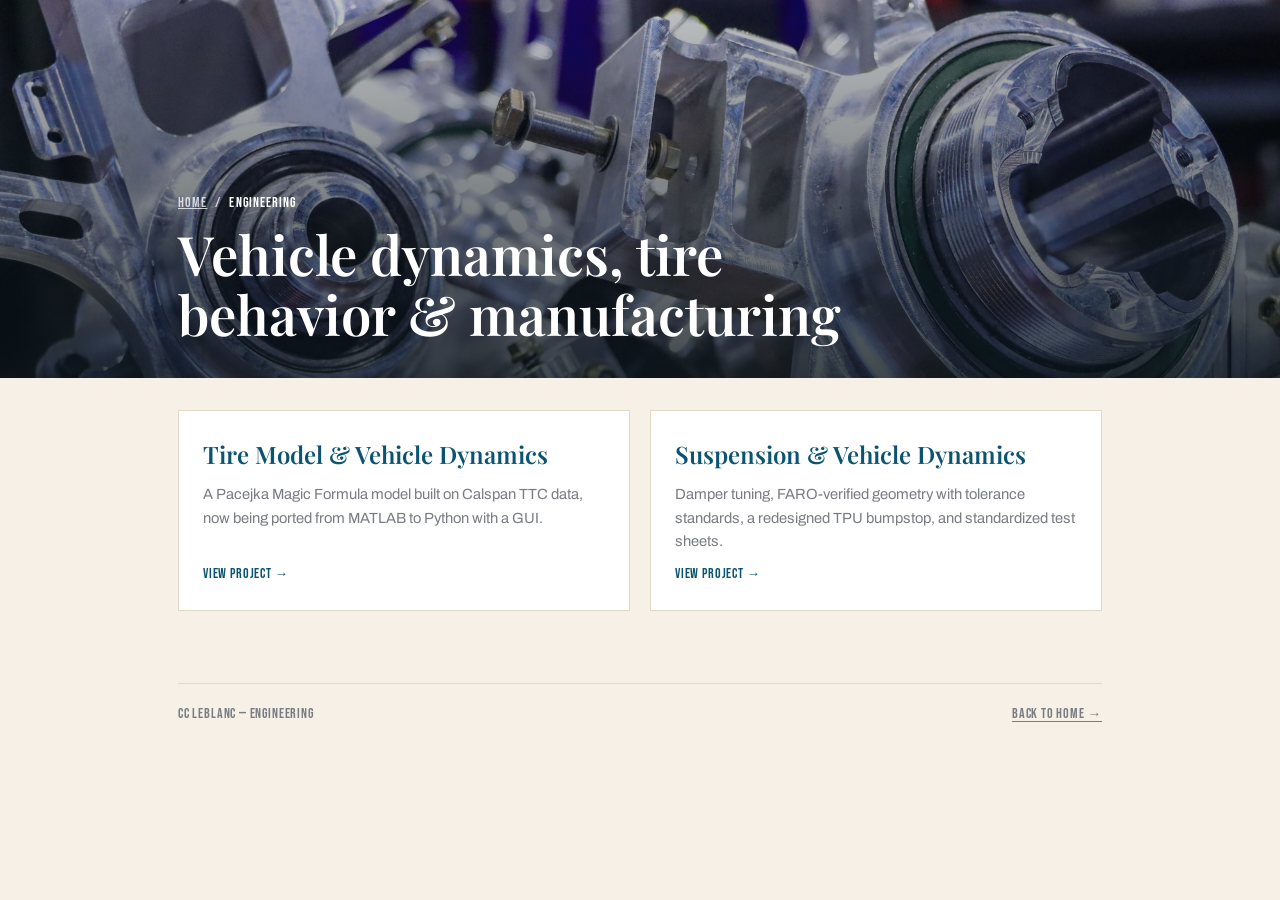
==== commit 5a57b5a4: "Publish the Suspension & Vehicle Dynamics page Brings the suspension page over from drafts with the " ====
--- a/engineering/index.html
+++ b/engineering/index.html
@@ -26,24 +26,14 @@
       </a>
       <a class="proj-card eng" href="suspension.html">
         <h3>Suspension &amp; Vehicle Dynamics</h3>
-        <p>Geometry package and camber/toe/caster targets across the full suspension travel range.</p>
-        <span class="go">View project →</span>
-      </a>
-      <a class="proj-card eng" href="bf-goodrich.html">
-        <h3>BF Goodrich / Michelin</h3>
-        <p>Profilometer measurement, skiver blade redesign, and spray bath flow analysis on treadline operations.</p>
-        <span class="go">View project →</span>
-      </a>
-      <a class="proj-card eng" href="marine-edag.html">
-        <h3>Marine Systems &amp; EDAG Capstone</h3>
-        <p>HVAC drawings for marine applications in the Netherlands, and a manufacturing guideline delivered to a German client.</p>
+        <p>Damper tuning, FARO-verified geometry with tolerance standards, a redesigned TPU bumpstop, and standardized test sheets.</p>
         <span class="go">View project →</span>
       </a>
     </div>
 
     <footer class="pagefoot">
       <span>CC LeBlanc — Engineering</span>
-      <a href="../creative/index.html">See Creative work →</a>
+      <a href="../index.html">Back to home →</a>
     </footer>
 
 </main>
--- a/css/style.css
+++ b/css/style.css
@@ -227,6 +227,10 @@
 /* while only one project is public, show it as a wide feature card */
 .notable-grid:has(> .n-card:only-child){grid-template-columns:1fr;}
 .n-card:only-child .n-cover{aspect-ratio:16/9;}
+/* two public projects: split the row evenly */
+.notable-grid:has(> .n-card:nth-child(2):last-child){grid-template-columns:repeat(2,1fr);}
+.notable-grid:has(> .n-card:nth-child(2):last-child) .n-cover{aspect-ratio:4/3;}
+@media (max-width:640px){ .notable-grid:has(> .n-card:nth-child(2):last-child){grid-template-columns:1fr;} }
 .n-cover{
   position:relative;aspect-ratio:4/5;overflow:hidden;
   background:var(--eng-tint);border:1px solid var(--line);
@@ -345,8 +349,8 @@
 .hub-hero h1{font-family:"Playfair Display",serif;font-weight:600;font-size:clamp(2.2rem,5vw,3.4rem);line-height:1.1;margin-top:10px;max-width:20ch;}
 .tool-strip{display:flex;flex-wrap:wrap;gap:8px;margin-top:24px;}
 .tool-strip span{
-  font-family:"Archivo",sans-serif;font-size:0.78rem;font-weight:600;
-  padding:6px 11px;border:1px solid var(--line);background:var(--surface);
+  font-family:"Archivo",sans-serif;font-size:0.8rem;font-weight:600;color:var(--eng);
+  padding:6px 14px;border-radius:999px;background:var(--eng-tint);
 }
 .status{
   display:inline-block;font-family:"Bebas Neue",sans-serif;letter-spacing:0.06em;
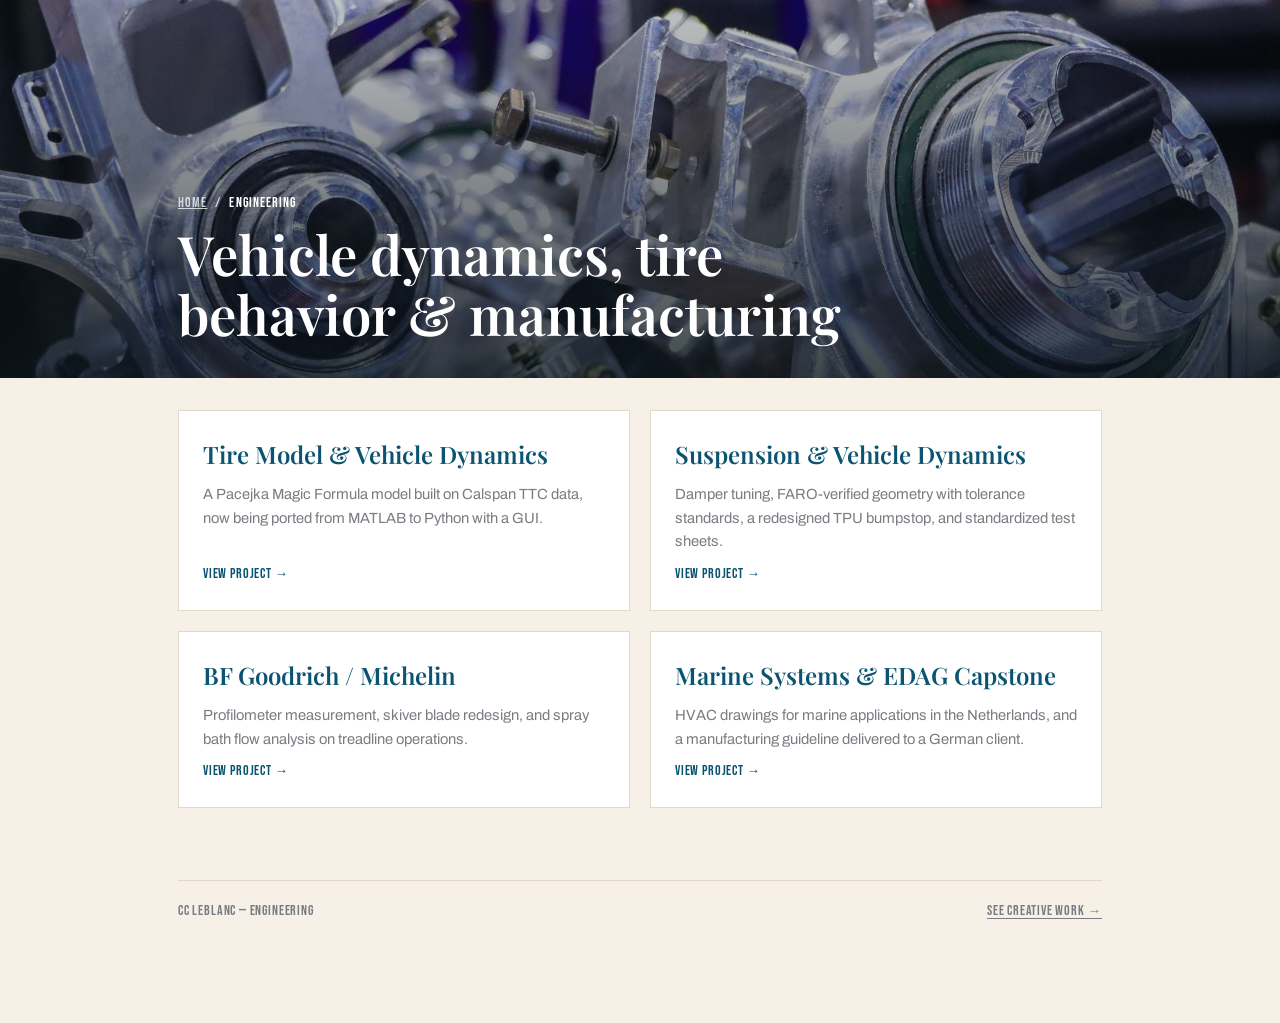
==== commit 98c011c5: "Merge branch 'main' into drafts # Conflicts: #	engineering/index.html #	index.html" ====
--- a/engineering/index.html
+++ b/engineering/index.html
@@ -29,11 +29,21 @@
         <p>Damper tuning, FARO-verified geometry with tolerance standards, a redesigned TPU bumpstop, and standardized test sheets.</p>
         <span class="go">View project →</span>
       </a>
+      <a class="proj-card eng" href="bf-goodrich.html">
+        <h3>BF Goodrich / Michelin</h3>
+        <p>Profilometer measurement, skiver blade redesign, and spray bath flow analysis on treadline operations.</p>
+        <span class="go">View project →</span>
+      </a>
+      <a class="proj-card eng" href="marine-edag.html">
+        <h3>Marine Systems &amp; EDAG Capstone</h3>
+        <p>HVAC drawings for marine applications in the Netherlands, and a manufacturing guideline delivered to a German client.</p>
+        <span class="go">View project →</span>
+      </a>
     </div>
 
     <footer class="pagefoot">
       <span>CC LeBlanc — Engineering</span>
-      <a href="../index.html">Back to home →</a>
+      <a href="../creative/index.html">See Creative work →</a>
     </footer>
 
 </main>
